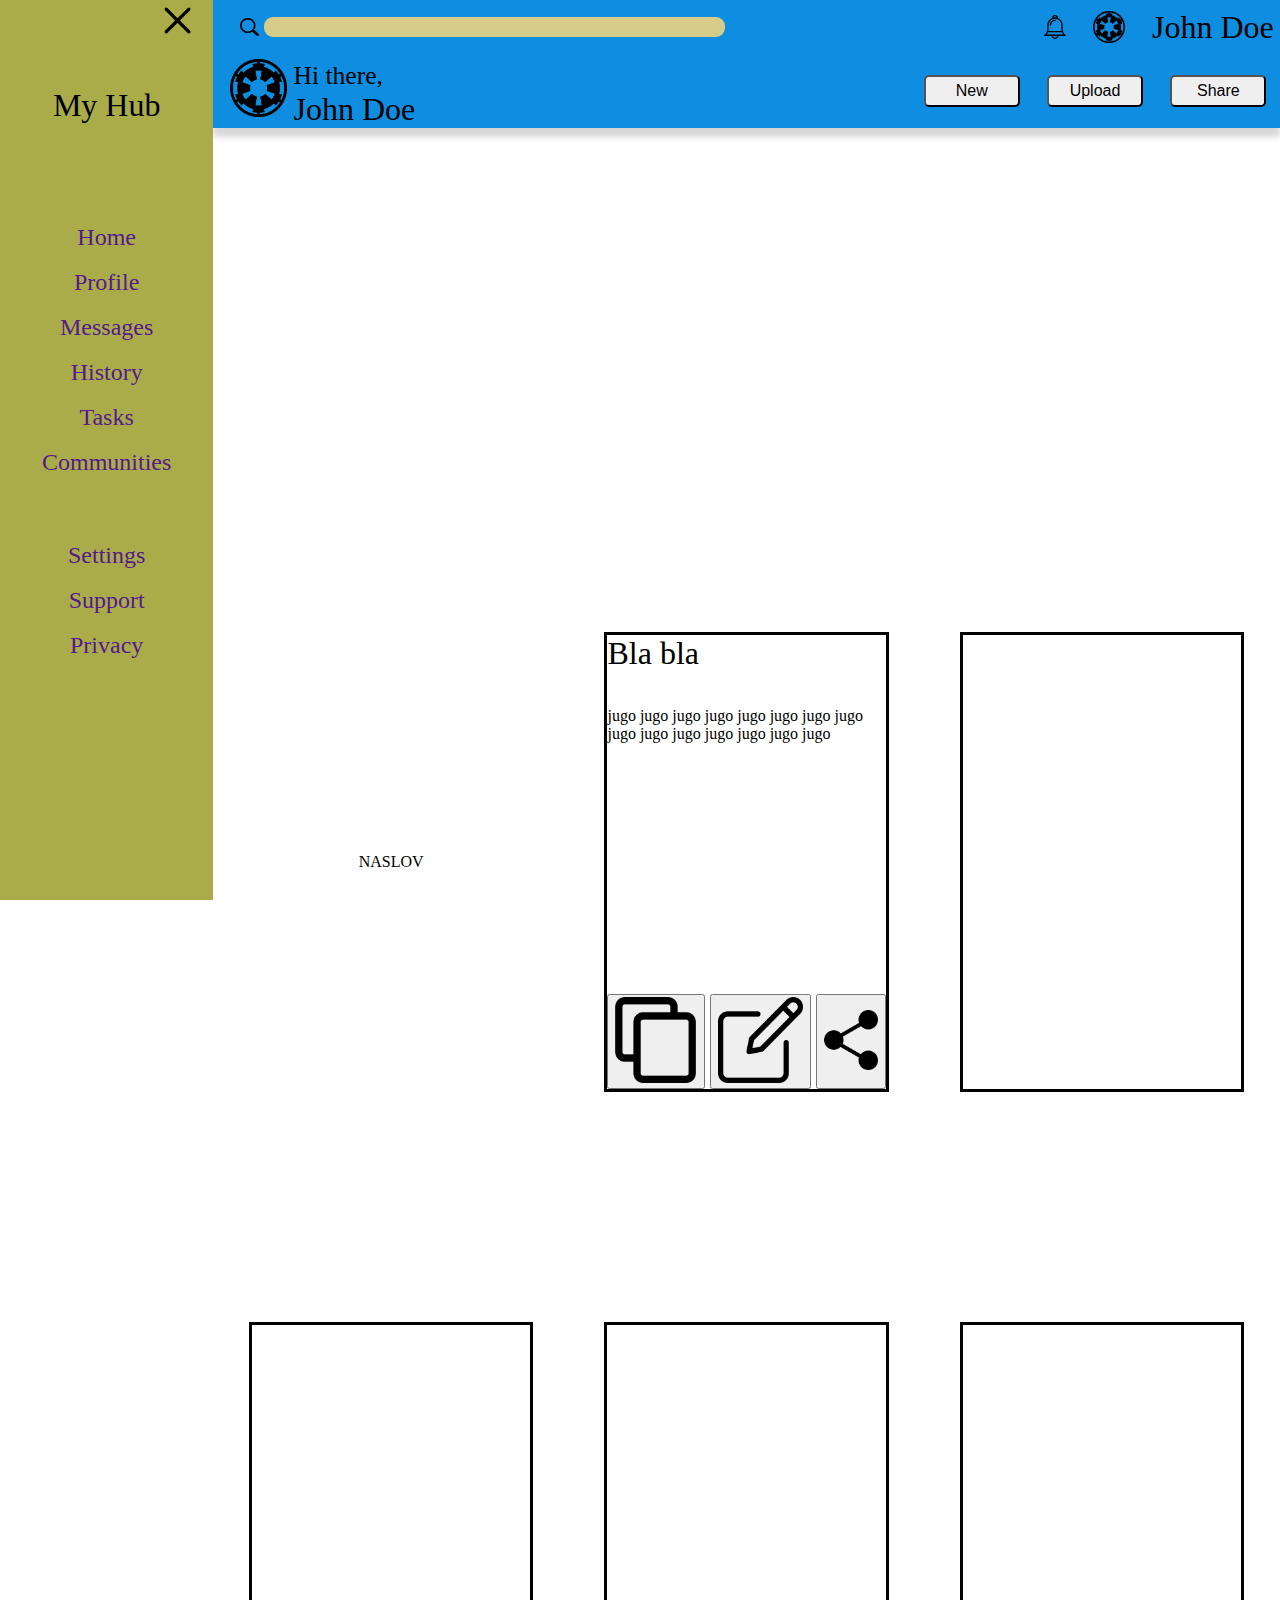
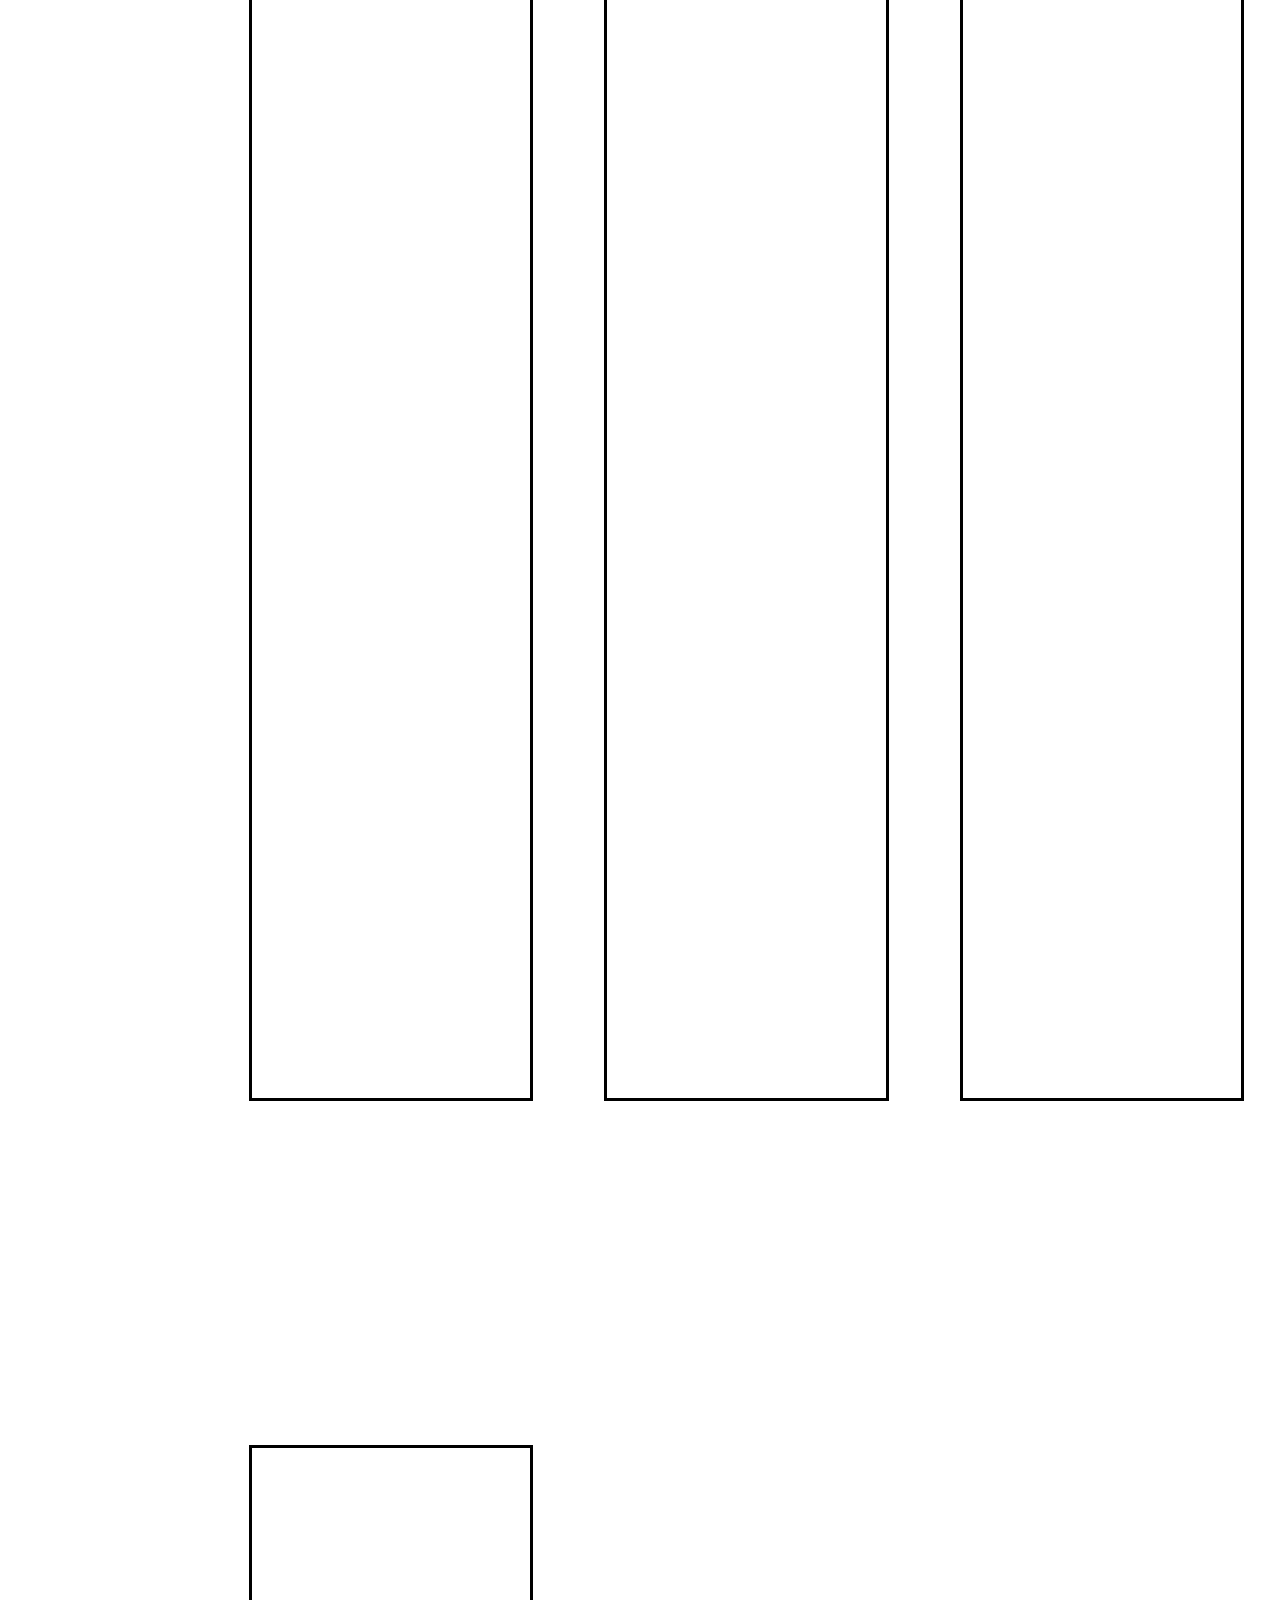
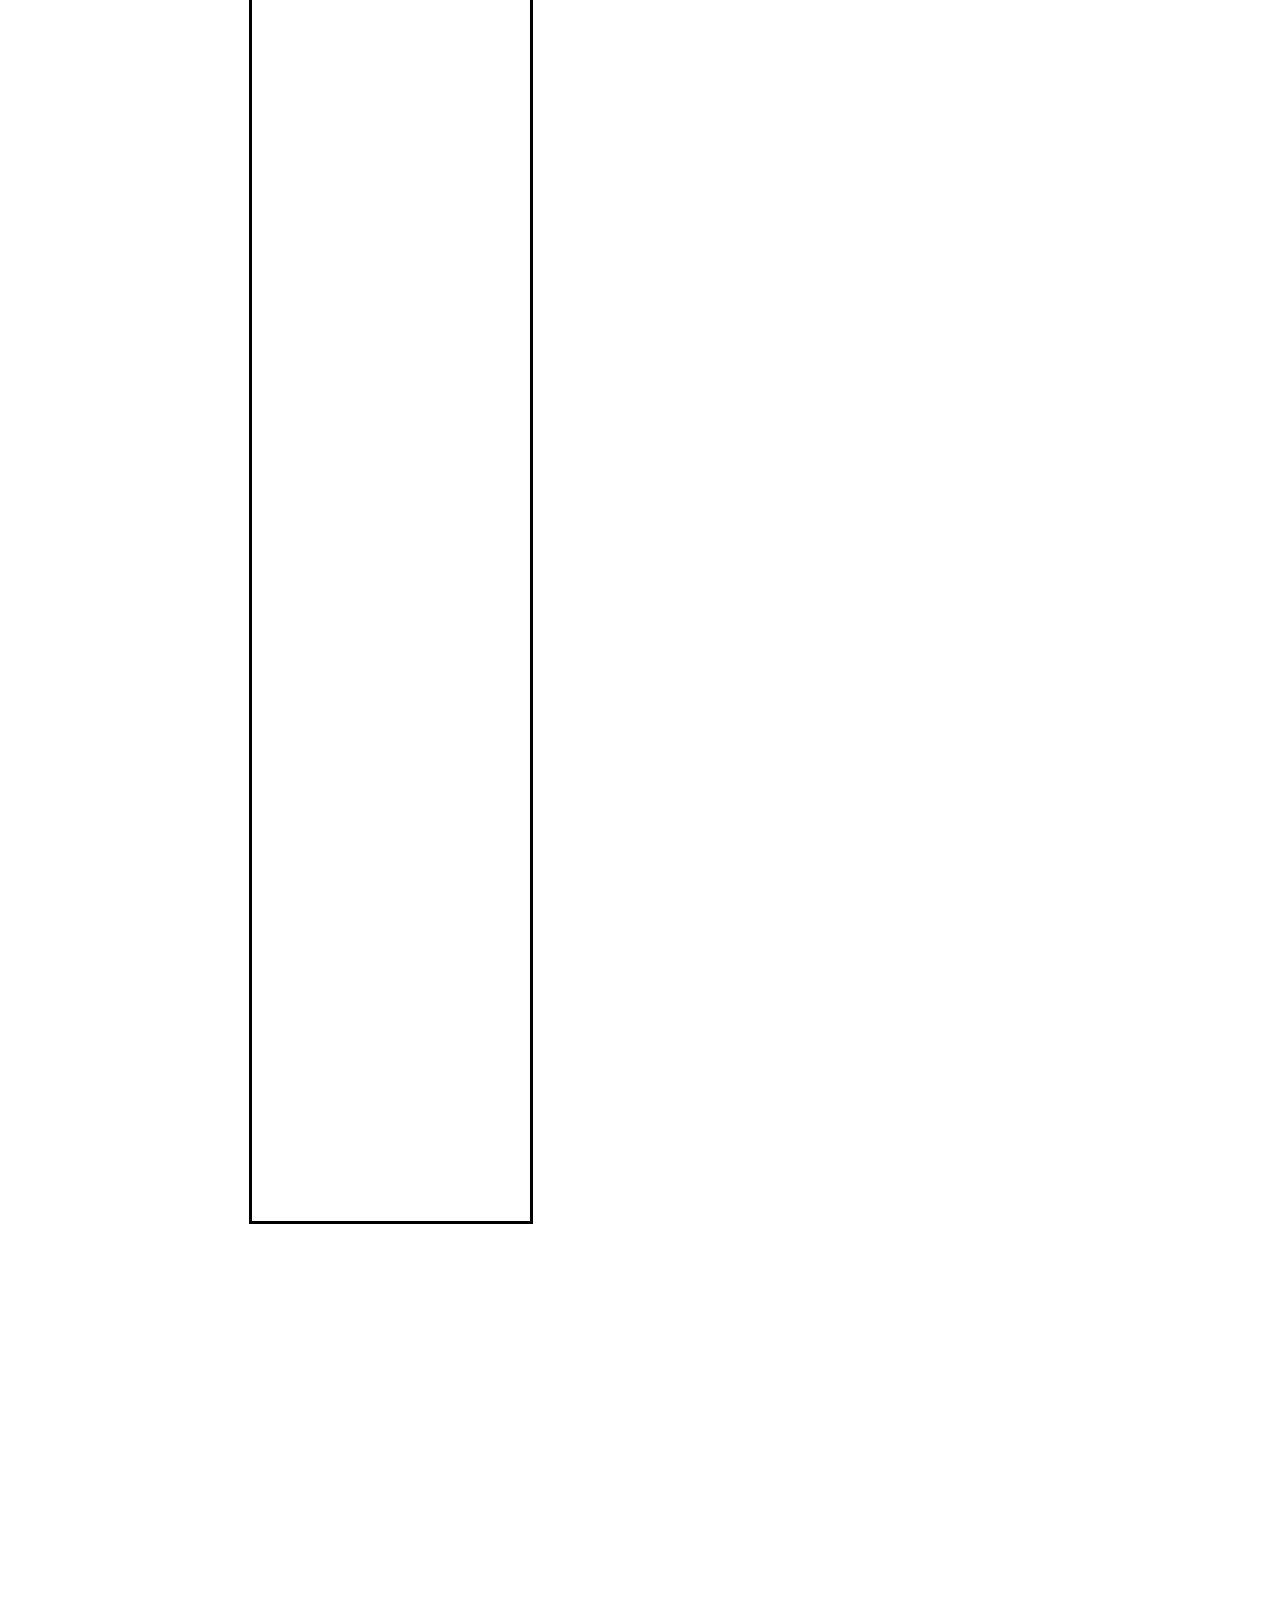
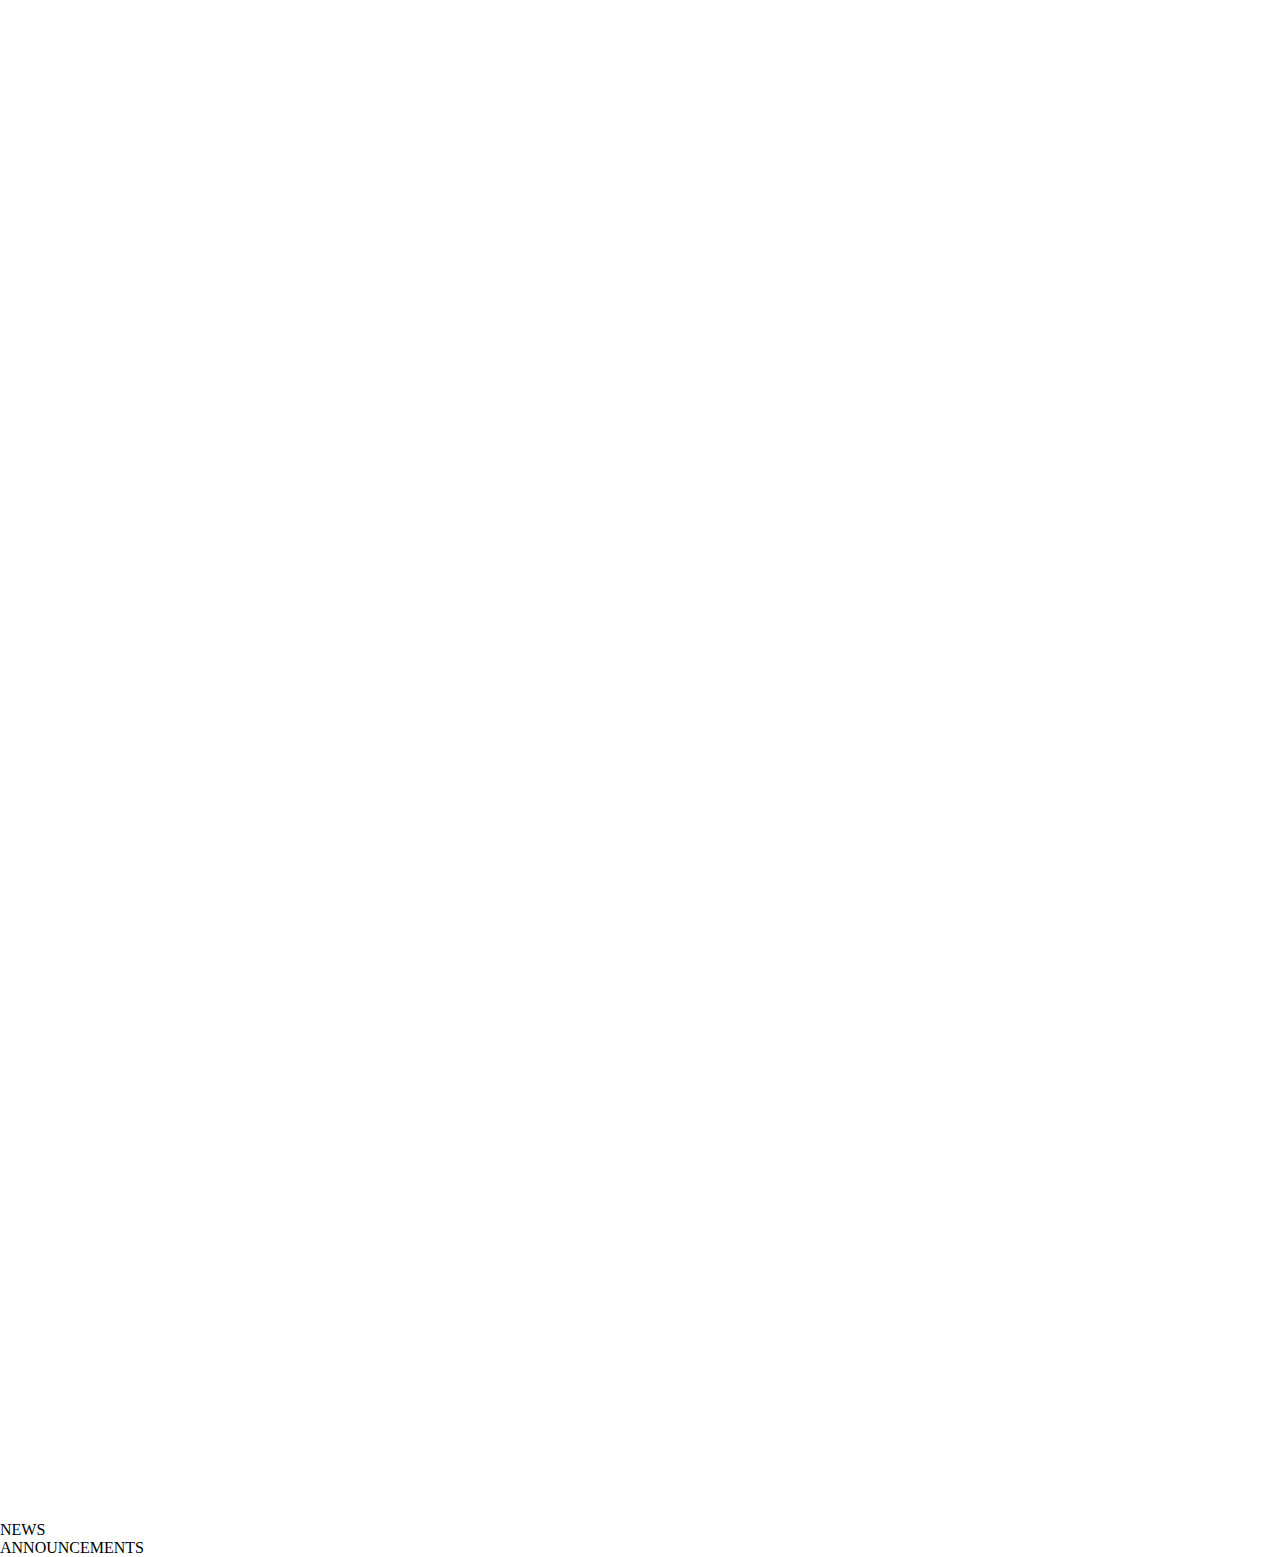
==== index.html @ bc666653 "add animations to side bar" ====
<!DOCTYPE html>
<html lang="en">
  <head>
    <meta charset="UTF-8" />
    <meta http-equiv="X-UA-Compatible" content="IE=edge" />
    <meta name="viewport" content="width=device-width, initial-scale=1.0" />
    <link rel="stylesheet" type="text/css" href="admin-dashboard.css" />
    <script src="admin-dashboard.js" defer></script>
    <title>Admin Dashboard</title>
  </head>
  <body>
    <div id="sidebarDiv">
      <button id="minimiseBtn" class="sidebarChild">
        <img src="./imgs/cross-23.png" alt="minimise" />
      </button>
      <div id="titleDiv" class="sidebarChild"><p>My Hub</p></div>
      <div id="activitiesDiv" class="sidebarChild">
        <ul id="activitiesList">
          <li><a href="">Home</a></li>
          <li><a href="">Profile</a></li>
          <li><a href="">Messages</a></li>
          <li><a href="">History</a></li>
          <li><a href="">Tasks</a></li>
          <li><a href="">Communities</a></li>
        </ul>
      </div>
      <div id="settingsDiv" class="sidebarChild">
        <ul id="settingsList">
          <li><a href="">Settings</a></li>
          <li><a href="">Support</a></li>
          <li><a href="">Privacy</a></li>
        </ul>
      </div>
    </div>
    <header>
      <div id="topHeader">
        <div id="srchInputDiv">
          <img src="./imgs/search-icon.png" alt="search-icon" id="srchIcon" />
          <input type="search" id="srchInput" />
        </div>
        <img src="./imgs/notification-bell.svg" id="notifIcon" />
        <img src="./imgs/fd157ffd3c1db18123170d7a50685939.png" id="profPic" />
        <p id="profName">John Doe</p>
      </div>
      <div id="botHeader">
        <img src="./imgs/fd157ffd3c1db18123170d7a50685939.png" />
        <p>Hi there,</p>
        <p>John Doe</p>
        <button id="newBtn">New</button>
        <button>Upload</button>
        <button>Share</button>
      </div>
    </header>
    <div id="mainContentDiv">
      <p>NASLOV</p>
      <div>
        <h1>Bla bla</h1>
        <h4>
          jugo jugo jugo jugo jugo jugo jugo jugo jugo jugo jugo jugo jugo jugo
          jugo
        </h4>
        <div>
          <button><img src="./imgs/copy-icon.png" /></button>
          <button><img src="./imgs/edit.png" /></button>
          <button><img src="./imgs/share.png" /></button>
        </div>
      </div>
      <div></div>
      <div id="testDiv"></div>
      <div></div>
      <div></div>
      <div></div>
    </div>
    <div id="rightContent">
      <p>NEWS</p>
      <div id="newsDiv"></div>
      <p>ANNOUNCEMENTS</p>
      <div id="announDiv"></div>
    </div>
  </body>
</html>
---- admin-dashboard.css ----
html {
  box-sizing: border-box;
  font-size: 16px;
}

*,
*:before,
*:after {
  box-sizing: inherit;
}

body,
h1,
h2,
h3,
h4,
h5,
h6,
p,
ol,
ul {
  margin: 0;
  padding: 0;
  font-weight: normal;
}

input {
  appearance: none;
}

ol,
ul {
  list-style: none;
}

a {
  text-decoration: none;
}

img {
  max-width: 100%;
  height: auto;
}

body {
  display: grid;
  overflow: auto;
  grid-template: 0.5fr 5fr/0.8fr 4fr;
  overflow: auto;
  position: relative;
}

#sidebarDiv {
  grid-row: 1/3;
  height: 100vh;
  display: grid;
  grid-template-rows: 0.24fr 1fr 3fr 3fr;
  background-color: rgb(170, 172, 74);
  position: sticky;
  top: 0%;
}

#sidebarDiv > div,
button {
  display: "";
}

#minimiseBtn {
  width: 4vw;
  justify-self: end;
  margin-right: 10px;
  background-color: rgba(240, 248, 255, 0);
  border: none;
}

#titleDiv {
  display: grid;
  text-align: center;
  justify-content: center;
  align-items: center;
  font-size: clamp(1rem, 2.5vw, 2rem);
}

#activitiesDiv {
  display: grid;
  align-items: center;
  justify-items: center;
}

#activitiesList {
  font-size: clamp(0.8rem, 2.5vw, 1.5rem);
  display: grid;
  grid-template-rows: repeat(6, 5vh);
  justify-content: center;
  align-items: center;
  text-align: center;
}

#settingsDiv {
  display: grid;
  justify-items: center;
  align-items: start;
}

#settingsList {
  font-size: clamp(1rem, 2.5vw, 1.5rem);
  display: grid;
  grid-template-rows: repeat(3, 5vh);
  justify-content: center;
  align-items: center;
  text-align: center;
}

header {
  height: clamp(6rem, 10vw, 10rem);
  display: grid;
  grid-template-rows: 1fr 1fr;
  box-shadow: 0px 9px 6px 0px rgba(0, 0, 0, 0.16);
  background-color: rgb(15, 141, 224);
}

#topHeader {
  display: grid;
  grid-template-columns: 6fr 4fr 1fr 1.5fr;
  align-items: center;
  justify-content: center;
  justify-items: center;
}

#srchInputDiv {
  width: 100%;
  height: 60%;
  display: grid;
  grid-template-columns: 1fr 10fr;
  justify-self: start;
  gap: 5px;
  align-items: center;
}

#srchInputDiv > img {
  width: clamp(0.5rem, 2.5vw, 1.2rem);
  justify-self: end;
}

#srchInput {
  width: 100%;
  height: 60%;
  border-radius: 9px;
  border: none;
  background-color: rgb(214, 203, 136);
  font-size: clamp(0.5rem, 2.5vw, 1rem);
}

#notifIcon {
  width: clamp(0.5rem, 2.5vw, 1.5rem);
  justify-self: end;
}

#profPic {
  width: clamp(1.5rem, 2.5vw, 6rem);
}

#profName {
  font-size: clamp(0.9rem, 2.5vw, 2rem);
  justify-self: start;
}

#botHeader {
  display: grid;
  grid-template-rows: 1fr 1fr;
  grid-template-columns: 0.6fr 0.05fr 5fr 1fr 1fr 1fr;
  grid-template-areas:
    "profPic . greeting newBtn uploadBtn shareBtn"
    "profPic . profName newBtn uploadBtn shareBtn";
  align-items: center;
  justify-items: center;
}

#botHeader > img {
  width: clamp(1rem, 4.5vw, 8rem);
  height: auto;
  margin-bottom: 6px;
  grid-area: profPic;
  justify-self: end;
}

#botHeader :nth-child(2) {
  grid-area: greeting;
  justify-self: start;
  font-size: clamp(0.7rem, 2.5vw, 1.6rem);
  align-self: end;
}

#botHeader :nth-child(3) {
  grid-area: profName;
  justify-self: start;
  align-self: start;
  font-size: clamp(0.9rem, 2.5vw, 2rem);
}

#botHeader > button {
  width: clamp(2.5rem, 8.5vw, 6rem);
  height: clamp(1rem, 8.5vw, 2rem);
  border-radius: 5px;
  font-size: clamp(0.6em, 2.5vw, 1em);
}

#botHeader :nth-child(4) {
  grid-area: newBtn;
}

#botHeader :nth-child(5) {
  grid-area: uploadBtn;
}

#botHeader :nth-child(6) {
  grid-area: shareBtn;
}

#mainContentDiv {
  grid-column: 2/3;
  display: grid;
  grid-template-rows: 1fr 3fr 3fr 3fr;
  grid-template-columns: repeat(3, 1fr);
  align-items: center;
  justify-items: center;
}

#mainContentDiv > div {
  width: 80%;
  height: 80%;
  border: solid black;
  overflow: auto;
  display: grid;
  grid-template-rows: 1fr 4fr 1fr;
}

#mainContentDiv > div > div {
  display: flex;
  justify-content: end;
  gap: 5px;
}

#mainContentDiv > div > div > div {
  width: 50px;
  height: 50px;
  border: solid black;
}
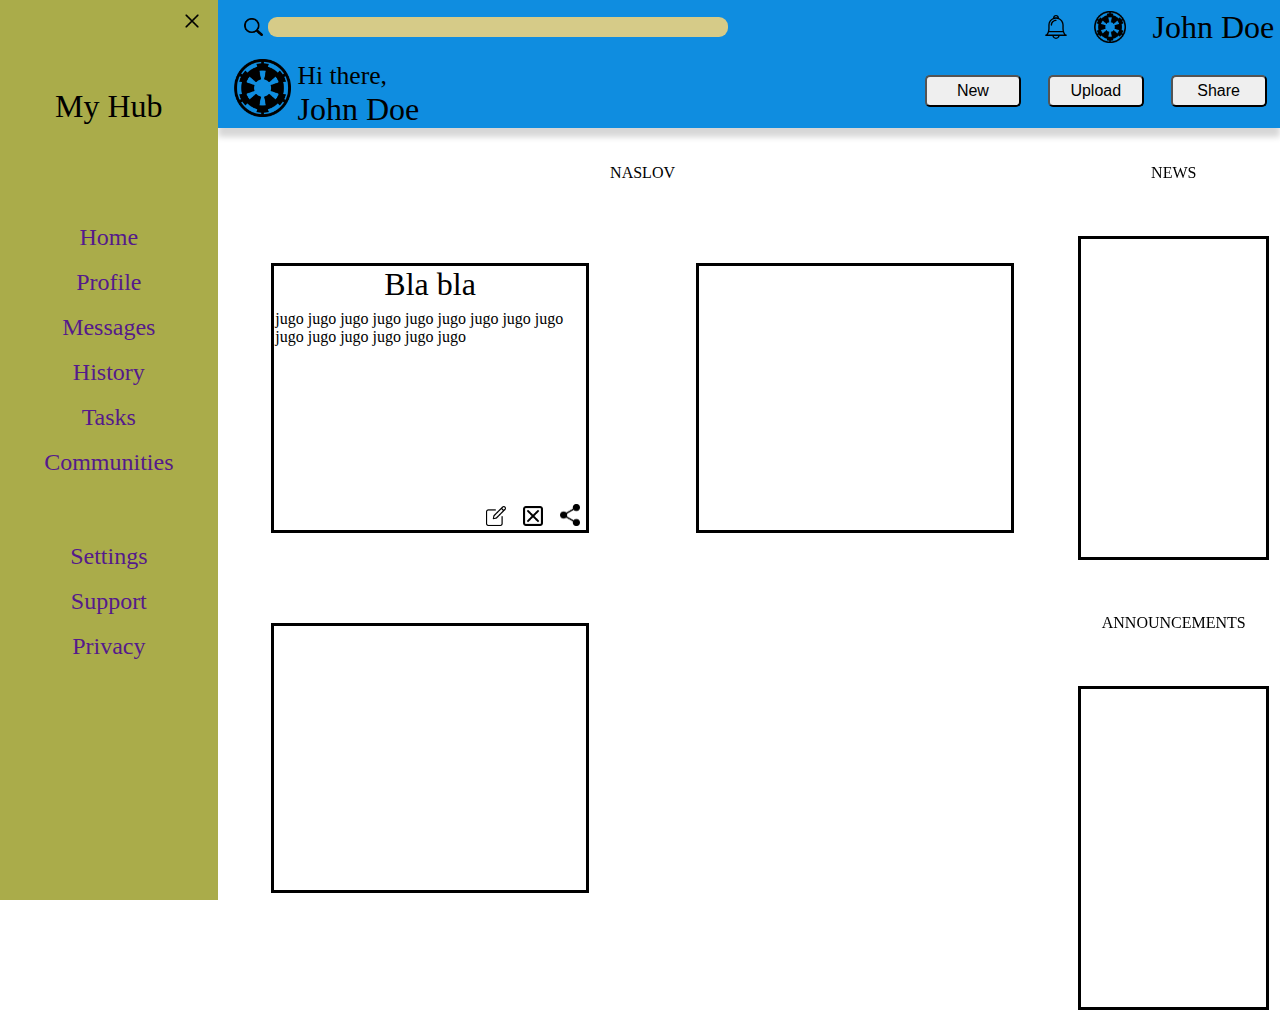
==== commit 2b6438a9: "add option to create custom cards]" ====
--- a/index.html
+++ b/index.html
@@ -60,16 +60,13 @@
           jugo
         </h4>
         <div>
-          <button><img src="./imgs/copy-icon.png" /></button>
           <button><img src="./imgs/edit.png" /></button>
+          <button><img src="./imgs/remove.png" /></button>
           <button><img src="./imgs/share.png" /></button>
         </div>
       </div>
       <div></div>
       <div id="testDiv"></div>
-      <div></div>
-      <div></div>
-      <div></div>
     </div>
     <div id="rightContent">
       <p>NEWS</p>
--- a/admin-dashboard.css
+++ b/admin-dashboard.css
@@ -28,6 +28,10 @@
   appearance: none;
 }
 
+button {
+  cursor: pointer;
+}
+
 ol,
 ul {
   list-style: none;
@@ -45,7 +49,7 @@
 body {
   display: grid;
   overflow: auto;
-  grid-template: 0.5fr 5fr/0.8fr 4fr;
+  grid-template: 0.5fr 5fr/17vw 4fr 1fr;
   overflow: auto;
   position: relative;
 }
@@ -54,25 +58,30 @@
   grid-row: 1/3;
   height: 100vh;
   display: grid;
-  grid-template-rows: 0.24fr 1fr 3fr 3fr;
+  grid-template-rows: 5vh 1fr 3fr 3fr;
   background-color: rgb(170, 172, 74);
   position: sticky;
   top: 0%;
 }
 
-#sidebarDiv > div,
-button {
+#sidebarDiv * {
   display: "";
 }
-
 #minimiseBtn {
-  width: 4vw;
+  width: clamp(1.5rem, 2.5vw, 5rem);
   justify-self: end;
   margin-right: 10px;
   background-color: rgba(240, 248, 255, 0);
   border: none;
 }
 
+.minimisedBtn {
+  width: clamp(1.5rem, 2.5vw, 5rem);
+  background-color: rgba(255, 255, 255, 0);
+  justify-self: center;
+  border: none;
+}
+
 #titleDiv {
   display: grid;
   text-align: center;
@@ -115,6 +124,7 @@
   height: clamp(6rem, 10vw, 10rem);
   display: grid;
   grid-template-rows: 1fr 1fr;
+  grid-column: 2/4;
   box-shadow: 0px 9px 6px 0px rgba(0, 0, 0, 0.16);
   background-color: rgb(15, 141, 224);
 }
@@ -220,29 +230,63 @@
 #mainContentDiv {
   grid-column: 2/3;
   display: grid;
-  grid-template-rows: 1fr 3fr 3fr 3fr;
-  grid-template-columns: repeat(3, 1fr);
-  align-items: center;
-  justify-items: center;
+  grid-template-rows: 10vh repeat(2, 40vh);
+  grid-template-columns: repeat(2, 1fr);
+  grid-auto-rows: 40vh;
+  align-items: center;
+  justify-items: center;
+}
+
+#mainContentDiv > p {
+  grid-column: 1/3;
 }
 
 #mainContentDiv > div {
-  width: 80%;
-  height: 80%;
+  width: 75%;
+  height: 75%;
   border: solid black;
   overflow: auto;
   display: grid;
   grid-template-rows: 1fr 4fr 1fr;
+  justify-items: center;
+}
+
+#mainContentDiv > div > h4 {
+  width: 99%;
+  height: 70%;
 }
 
 #mainContentDiv > div > div {
   display: flex;
   justify-content: end;
+  width: 100%;
   gap: 5px;
 }
 
-#mainContentDiv > div > div > div {
-  width: 50px;
-  height: 50px;
+#mainContentDiv > div > div > button {
+  width: clamp(1rem, 8.5vw, 2rem);
+  border: none;
+  background-color: rgba(127, 255, 212, 0);
+  align-self: flex-end;
+}
+
+#mainContentDiv > div > div > button > img {
+  width: 100%;
+}
+
+#rightContent {
+  display: grid;
+  grid-template-columns: 1fr;
+  height: 100vh;
+  grid-template-rows: 1fr 4fr 1fr 4fr;
+  top: 0%;
+  position: sticky;
+  align-items: center;
+  justify-items: center;
+}
+
+#rightContent > div {
+  width: 90%;
+  height: 90%;
   border: solid black;
 }
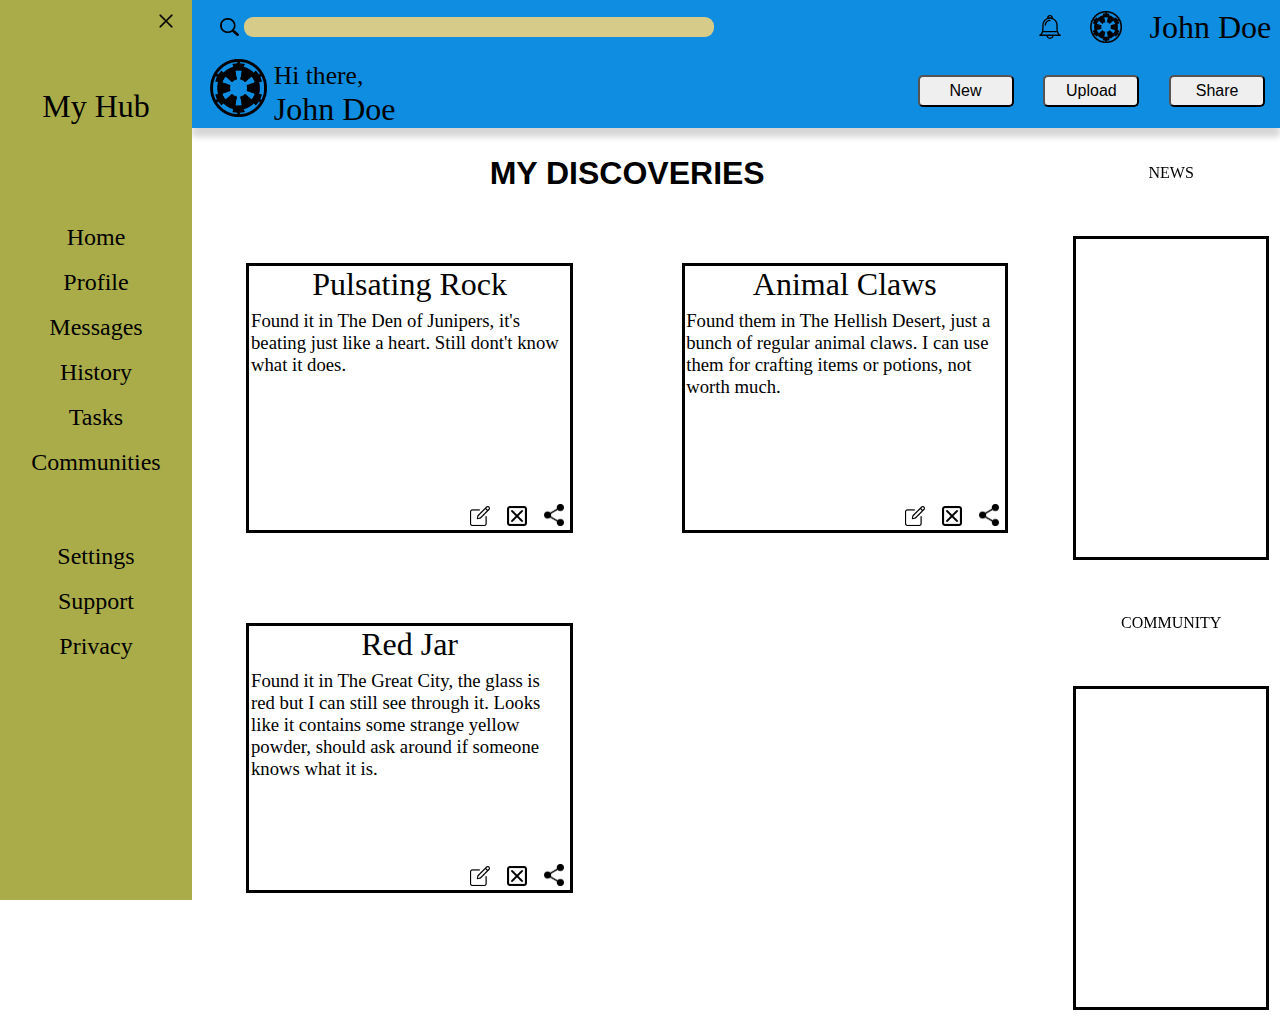
==== commit bf623732: "Change default cards" ====
--- a/index.html
+++ b/index.html
@@ -52,26 +52,49 @@
       </div>
     </header>
     <div id="mainContentDiv">
-      <p>NASLOV</p>
-      <div>
-        <h1>Bla bla</h1>
-        <h4>
-          jugo jugo jugo jugo jugo jugo jugo jugo jugo jugo jugo jugo jugo jugo
-          jugo
-        </h4>
+      <p>MY DISCOVERIES</p>
+      <div class="defaultCard">
+        <h1 class="defaultTitle">Pulsating Rock</h1>
+        <h3>
+          Found it in The Den of Junipers, it's beating just like a heart. Still
+          dont't know what it does.
+        </h3>
         <div>
           <button><img src="./imgs/edit.png" /></button>
           <button><img src="./imgs/remove.png" /></button>
           <button><img src="./imgs/share.png" /></button>
         </div>
       </div>
-      <div></div>
-      <div id="testDiv"></div>
+      <div class="defaultCard">
+        <h1 class="defaultTitle">Animal Claws</h1>
+        <h3>
+          Found them in The Hellish Desert, just a bunch of regular animal
+          claws. I can use them for crafting items or potions, not worth much.
+        </h3>
+        <div>
+          <button><img src="./imgs/edit.png" /></button>
+          <button><img src="./imgs/remove.png" /></button>
+          <button><img src="./imgs/share.png" /></button>
+        </div>
+      </div>
+      <div class="defaultCard">
+        <h1 class="defaultTitle">Red Jar</h1>
+        <h3>
+          Found it in The Great City, the glass is red but I can still see
+          through it. Looks like it contains some strange yellow powder, should
+          ask around if someone knows what it is.
+        </h3>
+        <div>
+          <button><img src="./imgs/edit.png" /></button>
+          <button><img src="./imgs/remove.png" /></button>
+          <button><img src="./imgs/share.png" /></button>
+        </div>
+      </div>
     </div>
     <div id="rightContent">
       <p>NEWS</p>
       <div id="newsDiv"></div>
-      <p>ANNOUNCEMENTS</p>
+      <p>COMMUNITY</p>
       <div id="announDiv"></div>
     </div>
   </body>
--- a/admin-dashboard.css
+++ b/admin-dashboard.css
@@ -49,7 +49,7 @@
 body {
   display: grid;
   overflow: auto;
-  grid-template: 0.5fr 5fr/17vw 4fr 1fr;
+  grid-template: 0.5fr 4fr/15vw 4fr 1fr;
   overflow: auto;
   position: relative;
 }
@@ -67,6 +67,11 @@
 #sidebarDiv * {
   display: "";
 }
+
+#sidebarDiv > div > ul > li > a {
+  color: black;
+}
+
 #minimiseBtn {
   width: clamp(1.5rem, 2.5vw, 5rem);
   justify-self: end;
@@ -239,6 +244,10 @@
 
 #mainContentDiv > p {
   grid-column: 1/3;
+  font-weight: bold;
+  font-family: "Lucida Sans", "Lucida Sans Regular", "Lucida Grande",
+    "Lucida Sans Unicode", Geneva, Verdana, sans-serif;
+  font-size: clamp(0.7rem, 2.5vw, 2rem);
 }
 
 #mainContentDiv > div {
@@ -251,7 +260,7 @@
   justify-items: center;
 }
 
-#mainContentDiv > div > h4 {
+#mainContentDiv > div > h3 {
   width: 99%;
   height: 70%;
 }
@@ -276,8 +285,9 @@
 
 #rightContent {
   display: grid;
-  grid-template-columns: 1fr;
   height: 100vh;
+  grid-row: 2/3;
+  grid-column: 3/4;
   grid-template-rows: 1fr 4fr 1fr 4fr;
   top: 0%;
   position: sticky;
@@ -290,3 +300,6 @@
   height: 90%;
   border: solid black;
 }
+
+#rightContent > p {
+}
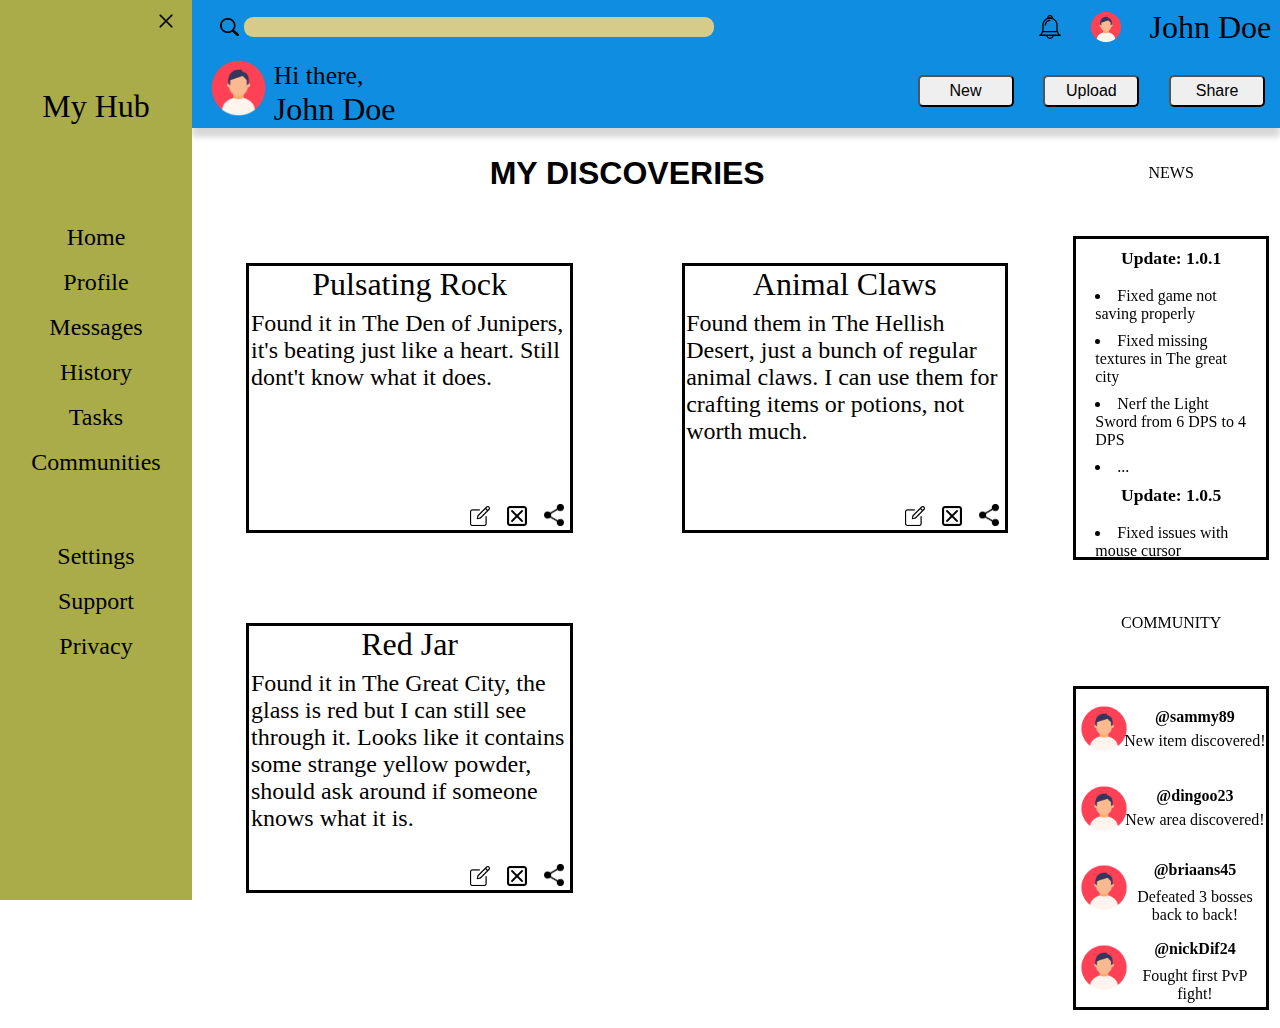
==== commit 90078380: "add more grid containers and style" ====
--- a/index.html
+++ b/index.html
@@ -39,11 +39,11 @@
           <input type="search" id="srchInput" />
         </div>
         <img src="./imgs/notification-bell.svg" id="notifIcon" />
-        <img src="./imgs/fd157ffd3c1db18123170d7a50685939.png" id="profPic" />
+        <img src="./imgs/profilePics.png" id="profPic" />
         <p id="profName">John Doe</p>
       </div>
       <div id="botHeader">
-        <img src="./imgs/fd157ffd3c1db18123170d7a50685939.png" />
+        <img src="./imgs/profilePics.png" />
         <p>Hi there,</p>
         <p>John Doe</p>
         <button id="newBtn">New</button>
@@ -53,49 +53,63 @@
     </header>
     <div id="mainContentDiv">
       <p>MY DISCOVERIES</p>
-      <div class="defaultCard">
-        <h1 class="defaultTitle">Pulsating Rock</h1>
-        <h3>
-          Found it in The Den of Junipers, it's beating just like a heart. Still
-          dont't know what it does.
-        </h3>
+    </div>
+    <div id="rightContent">
+      <p>NEWS</p>
+      <div id="newsDiv">
         <div>
-          <button><img src="./imgs/edit.png" /></button>
-          <button><img src="./imgs/remove.png" /></button>
-          <button><img src="./imgs/share.png" /></button>
+          <p>Update: 1.0.1</p>
+          <ul>
+            <li>Fixed game not saving properly</li>
+            <li>Fixed missing textures in The great city</li>
+            <li>Nerf the Light Sword from 6 DPS to 4 DPS</li>
+            <li>...</li>
+          </ul>
+        </div>
+        <div>
+          <p>Update: 1.0.5</p>
+          <ul>
+            <li>Fixed issues with mouse cursor</li>
+            <li>Update day/night sun transitions</li>
+            <li>Fixed missing texture on dungeon lamps</li>
+            <li>...</li>
+          </ul>
+        </div>
+        <div>
+          <p>Update: 1.4.2</p>
+          <ul>
+            <li>Add more weapon drops after beating bosses</li>
+            <li>Reduce ammount of health drop from enemies</li>
+            <li>Some bonus content added to extras in main menu</li>
+            <li>...</li>
+          </ul>
         </div>
       </div>
-      <div class="defaultCard">
-        <h1 class="defaultTitle">Animal Claws</h1>
-        <h3>
-          Found them in The Hellish Desert, just a bunch of regular animal
-          claws. I can use them for crafting items or potions, not worth much.
-        </h3>
+      <p>COMMUNITY</p>
+      <div id="commuDiv">
         <div>
-          <button><img src="./imgs/edit.png" /></button>
-          <button><img src="./imgs/remove.png" /></button>
-          <button><img src="./imgs/share.png" /></button>
+          <img src="./imgs/profilePics.png" />
+          <p>@sammy89</p>
+          <p>New item discovered!</p>
+          <p></p>
         </div>
-      </div>
-      <div class="defaultCard">
-        <h1 class="defaultTitle">Red Jar</h1>
-        <h3>
-          Found it in The Great City, the glass is red but I can still see
-          through it. Looks like it contains some strange yellow powder, should
-          ask around if someone knows what it is.
-        </h3>
+
         <div>
-          <button><img src="./imgs/edit.png" /></button>
-          <button><img src="./imgs/remove.png" /></button>
-          <button><img src="./imgs/share.png" /></button>
+          <img src="./imgs/profilePics.png" />
+          <p>@dingoo23</p>
+          <p>New area discovered!</p>
+        </div>
+        <div>
+          <img src="./imgs/profilePics.png" />
+          <p>@briaans45</p>
+          <p>Defeated 3 bosses back to back!</p>
+        </div>
+        <div>
+          <img src="./imgs/profilePics.png" />
+          <p>@nickDif24</p>
+          <p>Fought first PvP fight!</p>
         </div>
       </div>
     </div>
-    <div id="rightContent">
-      <p>NEWS</p>
-      <div id="newsDiv"></div>
-      <p>COMMUNITY</p>
-      <div id="announDiv"></div>
-    </div>
   </body>
 </html>
--- a/admin-dashboard.css
+++ b/admin-dashboard.css
@@ -49,8 +49,7 @@
 body {
   display: grid;
   overflow: auto;
-  grid-template: 0.5fr 4fr/15vw 4fr 1fr;
-  overflow: auto;
+  grid-template: 4fr/15vw 4fr 1fr;
   position: relative;
 }
 
@@ -263,6 +262,7 @@
 #mainContentDiv > div > h3 {
   width: 99%;
   height: 70%;
+  font-size: clamp(0.8rem, 2.5vw, 1.5rem);
 }
 
 #mainContentDiv > div > div {
@@ -301,5 +301,64 @@
   border: solid black;
 }
 
+#newsDiv {
+  display: grid;
+  grid-template-rows: repeat(3, 1fr);
+  overflow: auto;
+}
+
+#newsDiv > div {
+  display: flex;
+  flex-direction: column;
+  align-items: center;
+  gap: 2vh;
+}
+
+#newsDiv > div > p {
+  align-self: center;
+  font-weight: bold;
+  padding-top: 1vh;
+  font-size: clamp(0.8rem, 2.5vw, 1.1rem);
+}
+
+#newsDiv > div > ul {
+  width: 80%;
+  list-style: disc;
+  list-style-position: inside;
+  display: flex;
+  flex-direction: column;
+  gap: 1vh;
+}
+
+#commuDiv {
+  display: grid;
+  grid-template-rows: repeat(4, 1fr);
+  align-items: center;
+  overflow: auto;
+}
+
+#commuDiv > div {
+  display: grid;
+  grid-template-columns: 1fr 3fr;
+  grid-template-rows: 1fr 1fr;
+  align-items: center;
+}
+
+#commuDiv > div > img {
+  width: clamp(2rem, 4.5vw, 3rem);
+  grid-row: 1/4;
+  margin-left: 0.3vw;
+}
+
+#commuDiv > div > p {
+  justify-self: center;
+  text-align: center;
+  justify-self: center;
+}
+
+#commuDiv > div > :nth-child(2) {
+  font-weight: bold;
+}
+
 #rightContent > p {
 }
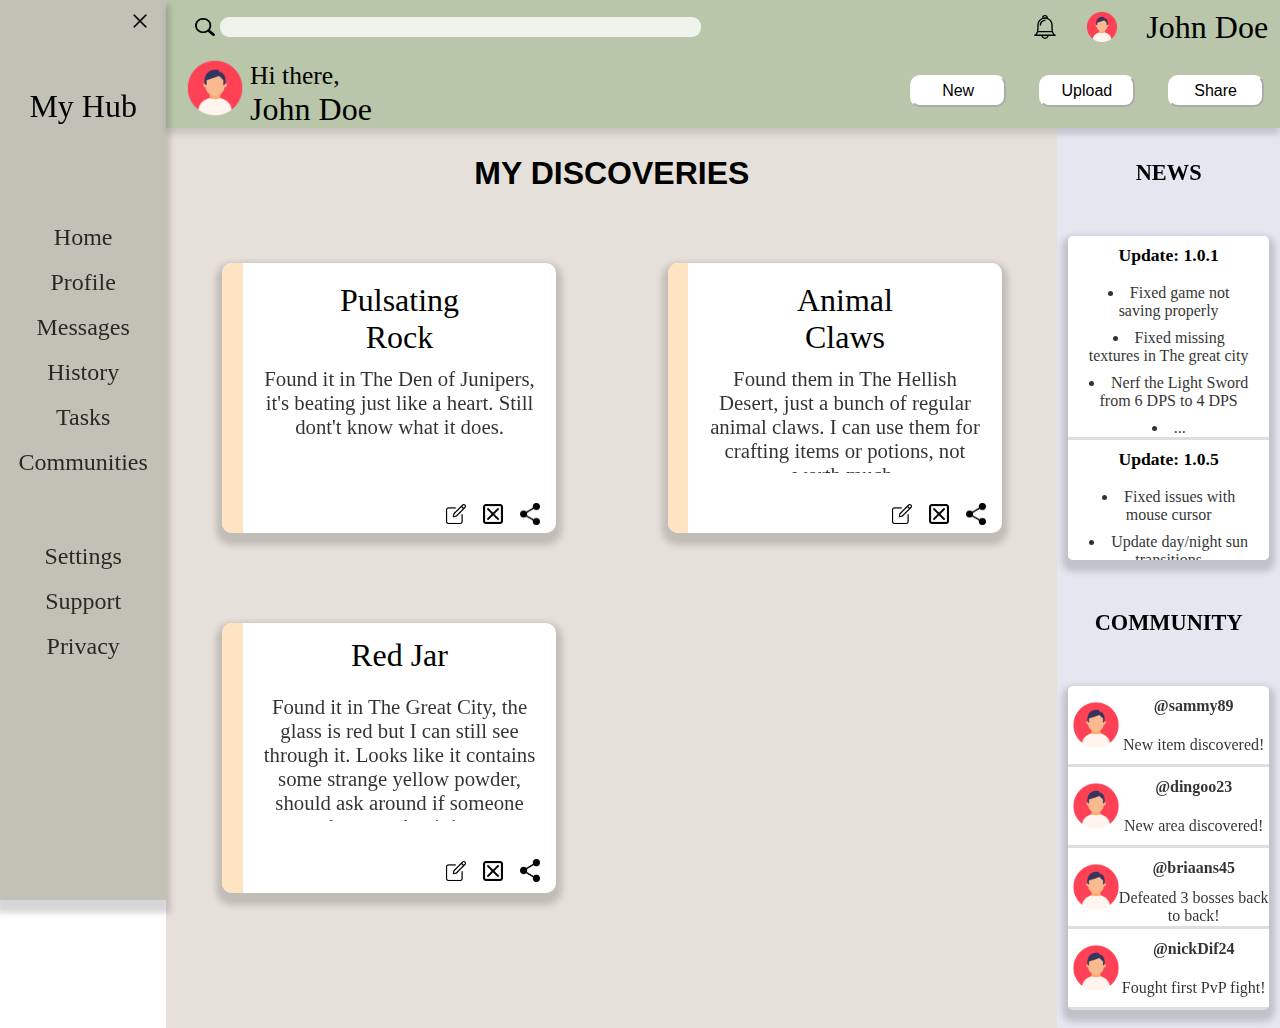
==== commit b5dd0f03: "add more style to page" ====
--- a/index.html
+++ b/index.html
@@ -47,8 +47,8 @@
         <p>Hi there,</p>
         <p>John Doe</p>
         <button id="newBtn">New</button>
-        <button>Upload</button>
-        <button>Share</button>
+        <button id="uploadBtn">Upload</button>
+        <button id="shareBtn">Share</button>
       </div>
     </header>
     <div id="mainContentDiv">
--- a/admin-dashboard.css
+++ b/admin-dashboard.css
@@ -49,7 +49,7 @@
 body {
   display: grid;
   overflow: auto;
-  grid-template: 4fr/15vw 4fr 1fr;
+  grid-template: 4fr/13vw 4fr 1fr;
   position: relative;
 }
 
@@ -58,9 +58,10 @@
   height: 100vh;
   display: grid;
   grid-template-rows: 5vh 1fr 3fr 3fr;
-  background-color: rgb(170, 172, 74);
+  background-color: rgba(115, 116, 89, 0.445);
   position: sticky;
   top: 0%;
+  box-shadow: 0px 9px 6px 4px rgba(0, 0, 0, 0.16);
 }
 
 #sidebarDiv * {
@@ -69,6 +70,7 @@
 
 #sidebarDiv > div > ul > li > a {
   color: black;
+  opacity: 80%;
 }
 
 #minimiseBtn {
@@ -91,7 +93,7 @@
   text-align: center;
   justify-content: center;
   align-items: center;
-  font-size: clamp(1rem, 2.5vw, 2rem);
+  font-size: clamp(0.6rem, 2.5vw, 2rem);
 }
 
 #activitiesDiv {
@@ -101,7 +103,7 @@
 }
 
 #activitiesList {
-  font-size: clamp(0.8rem, 2.5vw, 1.5rem);
+  font-size: clamp(0.4rem, 2.5vw, 1.5rem);
   display: grid;
   grid-template-rows: repeat(6, 5vh);
   justify-content: center;
@@ -116,7 +118,7 @@
 }
 
 #settingsList {
-  font-size: clamp(1rem, 2.5vw, 1.5rem);
+  font-size: clamp(0.4rem, 2.5vw, 1.5rem);
   display: grid;
   grid-template-rows: repeat(3, 5vh);
   justify-content: center;
@@ -129,8 +131,8 @@
   display: grid;
   grid-template-rows: 1fr 1fr;
   grid-column: 2/4;
-  box-shadow: 0px 9px 6px 0px rgba(0, 0, 0, 0.16);
-  background-color: rgb(15, 141, 224);
+  box-shadow: 0px 6px 6px 0px rgba(0, 0, 0, 0.16);
+  background-color: rgba(102, 131, 70, 0.459);
 }
 
 #topHeader {
@@ -161,7 +163,7 @@
   height: 60%;
   border-radius: 9px;
   border: none;
-  background-color: rgb(214, 203, 136);
+  background-color: rgba(255, 255, 255, 0.781);
   font-size: clamp(0.5rem, 2.5vw, 1rem);
 }
 
@@ -215,8 +217,10 @@
 #botHeader > button {
   width: clamp(2.5rem, 8.5vw, 6rem);
   height: clamp(1rem, 8.5vw, 2rem);
-  border-radius: 5px;
+  border-radius: 10px;
   font-size: clamp(0.6em, 2.5vw, 1em);
+  border-color: white;
+  background-color: white;
 }
 
 #botHeader :nth-child(4) {
@@ -232,6 +236,7 @@
 }
 
 #mainContentDiv {
+  background-color: rgba(173, 156, 133, 0.315);
   grid-column: 2/3;
   display: grid;
   grid-template-rows: 10vh repeat(2, 40vh);
@@ -252,22 +257,61 @@
 #mainContentDiv > div {
   width: 75%;
   height: 75%;
-  border: solid black;
   overflow: auto;
   display: grid;
   grid-template-rows: 1fr 4fr 1fr;
-  justify-items: center;
+  grid-template-columns: 1fr 15fr;
+  justify-items: center;
+  box-shadow: 0px 6px 6px 6px rgba(0, 0, 0, 0.16);
+  background-color: rgb(255, 255, 255);
+  border-radius: 10px;
+}
+
+#mainContentDiv > div > :nth-child(1) {
+  width: 100%;
+  padding: 0;
+  grid-row: 1/4;
+  background-color: bisque;
+}
+
+#mainContentDiv > div > h1 {
+  padding-top: 7px;
+  font-size: clamp(1.3rem, 2.5vw, 2rem);
+  text-align: center;
 }
 
 #mainContentDiv > div > h3 {
-  width: 99%;
+  width: 90%;
   height: 70%;
-  font-size: clamp(0.8rem, 2.5vw, 1.5rem);
+  opacity: 80%;
+  font-size: clamp(0.6rem, 2.5vw, 1.3rem);
+  text-align: center;
+  align-self: center;
+  overflow: auto;
+}
+
+#mainContentDiv > div > input:focus {
+  appearance: none;
+  outline: none;
+  border-color: rgb(255, 255, 255);
+  text-align: center;
+}
+
+#mainContentDiv > div > textarea {
+  appearance: none;
+  outline: none;
+  border-color: rgb(255, 255, 255);
+  text-align: center;
+}
+
+#mainContentDiv > div > textarea:focus {
+  text-align: center;
 }
 
 #mainContentDiv > div > div {
   display: flex;
   justify-content: end;
+  padding-right: 10px;
   width: 100%;
   gap: 5px;
 }
@@ -276,7 +320,8 @@
   width: clamp(1rem, 8.5vw, 2rem);
   border: none;
   background-color: rgba(127, 255, 212, 0);
-  align-self: flex-end;
+  align-self: center;
+  display: flex;
 }
 
 #mainContentDiv > div > div > button > img {
@@ -293,12 +338,20 @@
   position: sticky;
   align-items: center;
   justify-items: center;
+  background-color: rgba(96, 96, 168, 0.158);
+}
+
+#rightContent > p {
+  font-weight: bold;
+  font-size: clamp(0.8rem, 2.5vw, 1.4rem);
 }
 
 #rightContent > div {
   width: 90%;
   height: 90%;
-  border: solid black;
+  box-shadow: 0px 6px 6px 6px rgba(0, 0, 0, 0.16);
+  background-color: rgb(255, 255, 255);
+  border-radius: 5px;
 }
 
 #newsDiv {
@@ -312,6 +365,7 @@
   flex-direction: column;
   align-items: center;
   gap: 2vh;
+  border-bottom: solid rgba(0, 0, 0, 0.13);
 }
 
 #newsDiv > div > p {
@@ -330,10 +384,14 @@
   gap: 1vh;
 }
 
+#newsDiv > div > ul > li {
+  text-align: center;
+  opacity: 80%;
+}
+
 #commuDiv {
   display: grid;
   grid-template-rows: repeat(4, 1fr);
-  align-items: center;
   overflow: auto;
 }
 
@@ -342,6 +400,7 @@
   grid-template-columns: 1fr 3fr;
   grid-template-rows: 1fr 1fr;
   align-items: center;
+  border-bottom: solid rgba(0, 0, 0, 0.13);
 }
 
 #commuDiv > div > img {
@@ -354,11 +413,9 @@
   justify-self: center;
   text-align: center;
   justify-self: center;
+  opacity: 80%;
 }
 
 #commuDiv > div > :nth-child(2) {
   font-weight: bold;
 }
-
-#rightContent > p {
-}
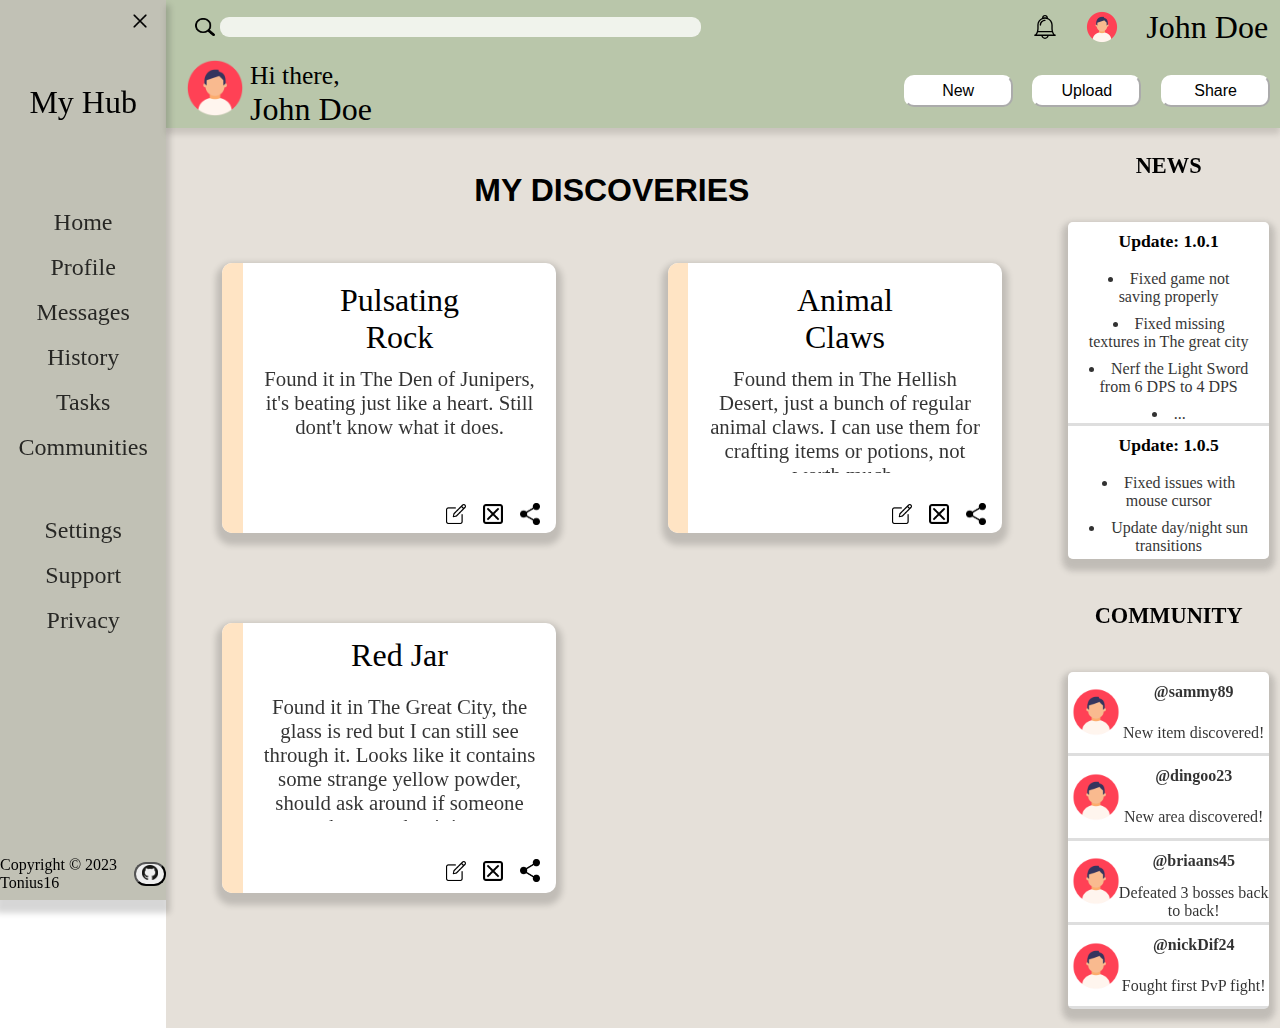
==== commit 52cc1338: "add footer to sidebar" ====
--- a/index.html
+++ b/index.html
@@ -30,6 +30,13 @@
           <li><a href="">Support</a></li>
           <li><a href="">Privacy</a></li>
         </ul>
+      </div>
+      <div id="copyrghtDiv" class="sidebarChild">
+        <p>Copyright © 2023 Tonius16</p>
+        <a href="https://github.com/Tonius16" id="gitBtn">
+          <button>
+            <img src="./imgs/github-icon.png" id="githubIcon" /></button
+        ></a>
       </div>
     </div>
     <header>
--- a/admin-dashboard.css
+++ b/admin-dashboard.css
@@ -126,6 +126,27 @@
   text-align: center;
 }
 
+#copyrghtDiv {
+  display: flex;
+  justify-content: center;
+  align-items: center;
+  gap: clamp(2px, 2.5vw, 7px);
+  padding-bottom: 8px;
+}
+
+#copyrghtDiv > a > button {
+  border-radius: 20px;
+  width: clamp(1rem, 2.5vw, 6rem);
+}
+
+#copyrghtDiv > p {
+  font-size: clamp(0.1rem, 2.5vw, 1rem);
+}
+
+#githubIcon {
+  width: 100%;
+}
+
 header {
   height: clamp(6rem, 10vw, 10rem);
   display: grid;
@@ -215,7 +236,7 @@
 }
 
 #botHeader > button {
-  width: clamp(2.5rem, 8.5vw, 6rem);
+  width: clamp(3rem, 8.5vw, 7rem);
   height: clamp(1rem, 8.5vw, 2rem);
   border-radius: 10px;
   font-size: clamp(0.6em, 2.5vw, 1em);
@@ -249,6 +270,7 @@
 #mainContentDiv > p {
   grid-column: 1/3;
   font-weight: bold;
+  padding-top: 35px;
   font-family: "Lucida Sans", "Lucida Sans Regular", "Lucida Grande",
     "Lucida Sans Unicode", Geneva, Verdana, sans-serif;
   font-size: clamp(0.7rem, 2.5vw, 2rem);
@@ -333,12 +355,12 @@
   height: 100vh;
   grid-row: 2/3;
   grid-column: 3/4;
-  grid-template-rows: 1fr 4fr 1fr 4fr;
+  grid-template-rows: 1fr 5fr 1fr 5fr;
   top: 0%;
   position: sticky;
   align-items: center;
   justify-items: center;
-  background-color: rgba(96, 96, 168, 0.158);
+  background-color: rgba(173, 156, 133, 0.315);
 }
 
 #rightContent > p {
